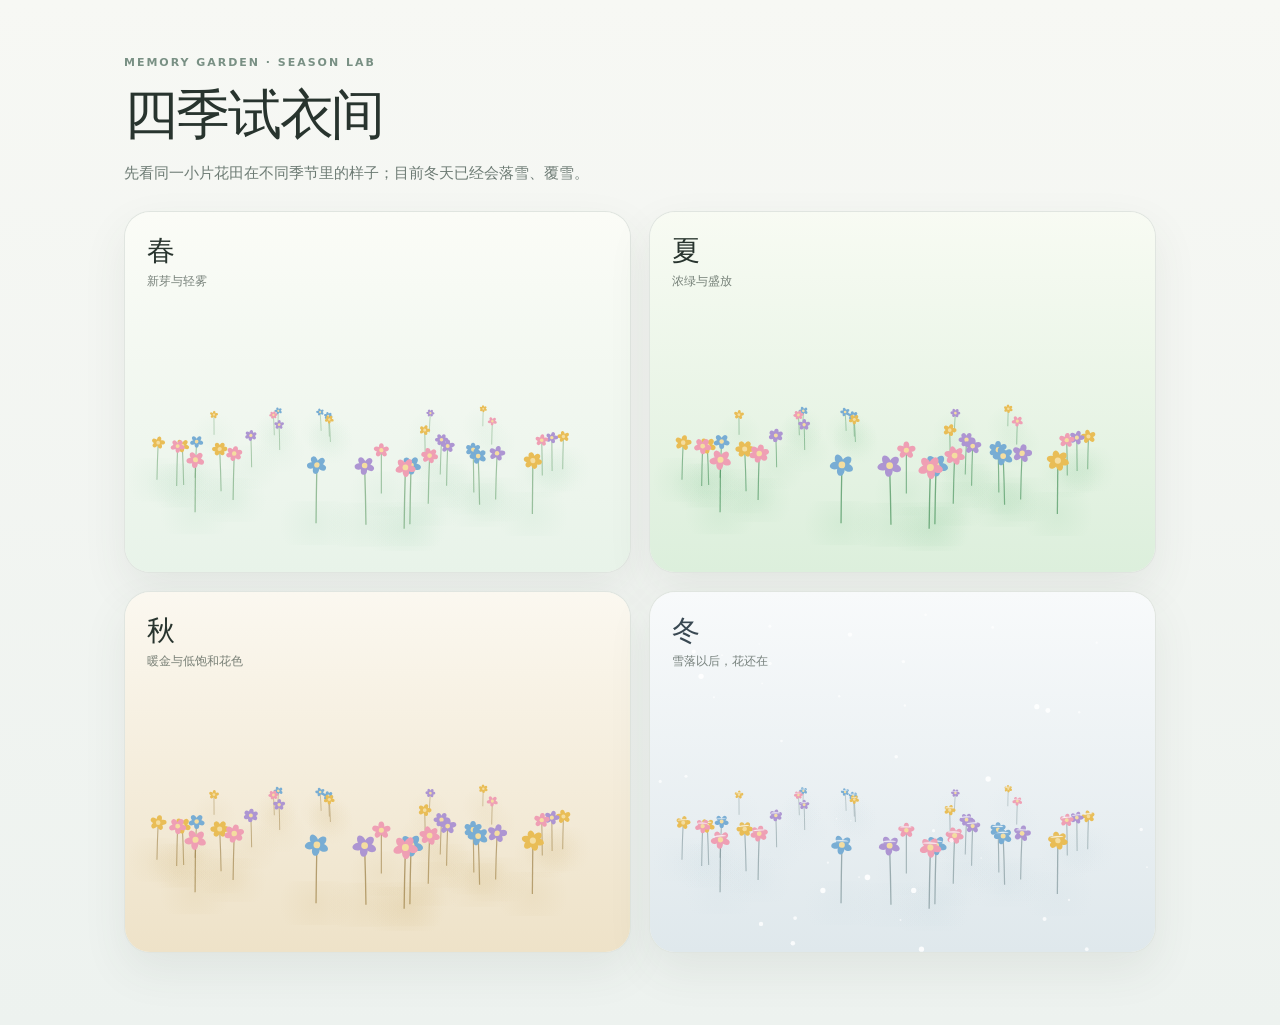
==== season-lab.html @ e57abc61 "Add four-season garden preview" ====
<!doctype html>
<html lang="zh-CN">
  <head>
    <meta charset="utf-8" />
    <meta name="viewport" content="width=device-width, initial-scale=1, viewport-fit=cover" />
    <meta name="theme-color" content="#eef3f5" />
    <title>记忆花田 · 四季试衣间</title>
    <link rel="stylesheet" href="./season-lab.css?v=1" />
  </head>
  <body>
    <main>
      <header>
        <p class="eyebrow">MEMORY GARDEN · SEASON LAB</p>
        <h1>四季试衣间</h1>
        <p>先看同一小片花田在不同季节里的样子；目前冬天已经会落雪、覆雪。</p>
      </header>

      <section class="season-grid" aria-label="花田四季效果预览">
        <article class="season-card spring">
          <div class="card-copy"><strong>春</strong><span>新芽与轻雾</span></div>
          <canvas data-season="spring" aria-label="春季花田"></canvas>
        </article>
        <article class="season-card summer">
          <div class="card-copy"><strong>夏</strong><span>浓绿与盛放</span></div>
          <canvas data-season="summer" aria-label="夏季花田"></canvas>
        </article>
        <article class="season-card autumn">
          <div class="card-copy"><strong>秋</strong><span>暖金与低饱和花色</span></div>
          <canvas data-season="autumn" aria-label="秋季花田"></canvas>
        </article>
        <article class="season-card winter">
          <div class="card-copy"><strong>冬</strong><span>雪落以后，花还在</span></div>
          <canvas data-season="winter" aria-label="飘雪并覆雪的冬季花田"></canvas>
        </article>
      </section>
    </main>
    <script src="./season-lab.js?v=1"></script>
  </body>
</html>
---- season-lab.css ----
:root {
  --duration-quick: 150ms;
  --duration-fast: 250ms;
  --ease-smooth-out: cubic-bezier(.22, 1, .36, 1);
}

* { box-sizing: border-box; }

body {
  margin: 0;
  min-height: 100vh;
  color: #28342e;
  background: linear-gradient(180deg, #f7f8f4, #edf2ef);
  font-family: ui-serif, "Songti SC", "Noto Serif SC", serif;
}

main { width: min(1080px, 100%); margin: 0 auto; padding: 56px 24px 72px; }
header { margin-bottom: 28px; }
.eyebrow { margin: 0 0 10px; color: #799084; font: 600 11px/1.2 ui-sans-serif, system-ui; letter-spacing: .18em; }
h1 { margin: 0; font-size: clamp(32px, 6vw, 54px); font-weight: 520; letter-spacing: -.04em; }
header > p:last-child { margin: 12px 0 0; color: #6d7b74; font-size: 15px; }

.season-grid { display: grid; grid-template-columns: repeat(2, minmax(0, 1fr)); gap: 18px; }
.season-card {
  position: relative;
  min-height: 360px;
  overflow: hidden;
  border: 1px solid rgba(91, 111, 101, .14);
  border-radius: 26px;
  background: #f6f8f4;
  box-shadow: 0 18px 45px rgba(59, 78, 68, .08);
  transition: transform var(--duration-fast) var(--ease-smooth-out), box-shadow var(--duration-fast) var(--ease-smooth-out);
}
.season-card:hover { transform: translateY(-3px); box-shadow: 0 23px 52px rgba(59, 78, 68, .12); }
.season-card canvas { display: block; width: 100%; height: 360px; }
.card-copy { position: absolute; z-index: 2; top: 20px; left: 22px; display: grid; pointer-events: none; }
.card-copy strong { font-size: 28px; font-weight: 520; }
.card-copy span { margin-top: 3px; color: rgba(42, 57, 49, .62); font-size: 12px; }
.winter .card-copy { color: #394852; }

@media (max-width: 720px) {
  main { padding: 36px 14px 48px; }
  .season-grid { grid-template-columns: 1fr; gap: 14px; }
  .season-card, .season-card canvas { min-height: 330px; height: 330px; }
}

@media (prefers-reduced-motion: reduce) {
  .season-card { transition: none; }
  .season-card:hover { transform: none; }
}
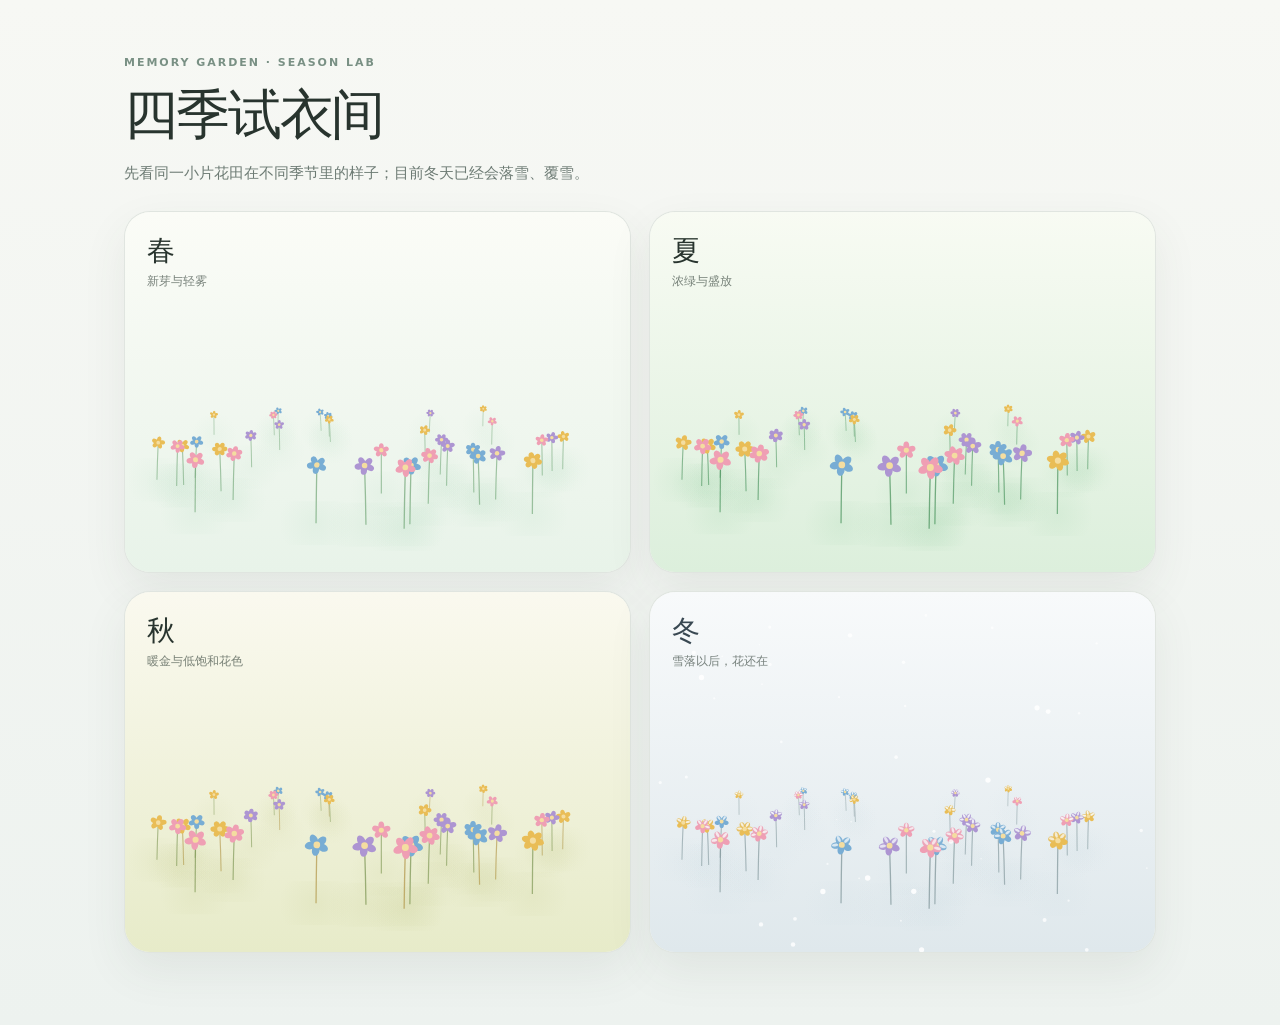
==== commit d45f35a4: "Refine autumn and winter garden" ====
--- a/season-lab.html
+++ b/season-lab.html
@@ -5,7 +5,7 @@
     <meta name="viewport" content="width=device-width, initial-scale=1, viewport-fit=cover" />
     <meta name="theme-color" content="#eef3f5" />
     <title>记忆花田 · 四季试衣间</title>
-    <link rel="stylesheet" href="./season-lab.css?v=1" />
+    <link rel="stylesheet" href="./season-lab.css?v=2" />
   </head>
   <body>
     <main>
@@ -34,6 +34,6 @@
         </article>
       </section>
     </main>
-    <script src="./season-lab.js?v=1"></script>
+    <script src="./season-lab.js?v=2"></script>
   </body>
 </html>
